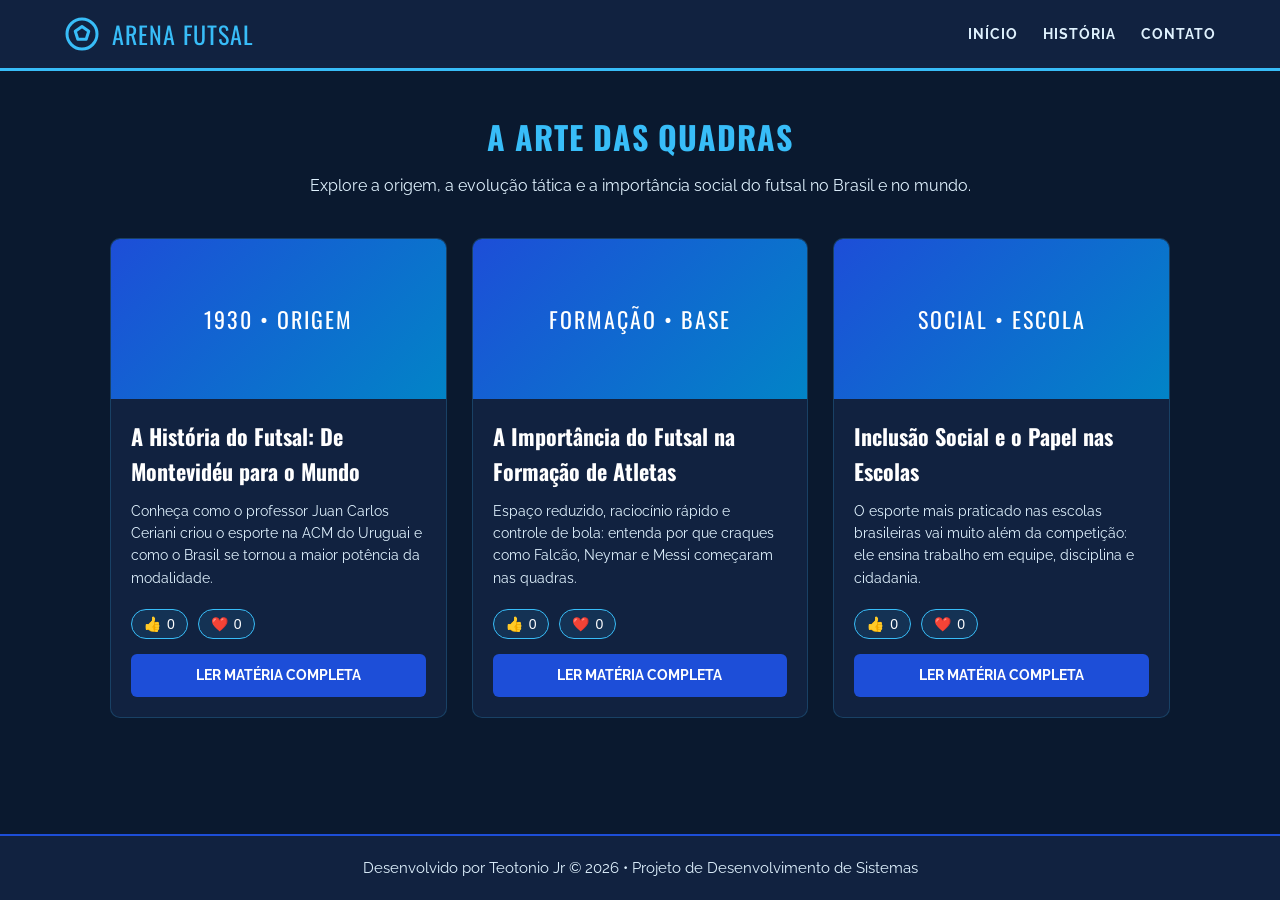
==== index.html @ 06f8d5be "Add files via upload" ====
<!DOCTYPE html>
<html lang="pt-br">

<head>
    <meta charset="UTF-8">
    <meta name="viewport" content="width=device-width, initial-scale=1.0">
    <title>Portal do Futsal | História e Cultura</title>
    <link rel="stylesheet" href="style.css">
</head>

<body>
    <header>
        <a href="index.html" class="logo-container">
            <!-- Ícone vetorial de bola/quadra para não quebrar imagem -->
            <svg width="36" height="36" viewBox="0 0 24 24" fill="none" stroke="#38bdf8" stroke-width="2" stroke-linecap="round" stroke-linejoin="round">
                <circle cx="12" cy="12" r="10"></circle>
                <polygon points="12 7 16.5 10.2 14.8 15.5 9.2 15.5 7.5 10.2"></polygon>
            </svg>
            <span>Arena Futsal</span>
        </a>
        <nav>
            <ul class="menu">
                <li><a href="index.html">Início</a></li>
                <li><a href="noticia01.html">História</a></li>
                <li><a href="#rodape">Contato</a></li>
            </ul>
        </nav>
    </header>

    <main>
        <h1 class="titulo-noticias">A Arte das Quadras</h1>
        <p class="subtitulo-noticias">Explore a origem, a evolução tática e a importância social do futsal no Brasil e no mundo.</p>

        <div class="noticias">
            <!-- Card 1 -->
            <article class="card">
                <div class="card-banner">1930 • Origem</div>
                <div class="card-corpo">
                    <h3>A História do Futsal: De Montevidéu para o Mundo</h3>
                    <p>Conheça como o professor Juan Carlos Ceriani criou o esporte na ACM do Uruguai e como o Brasil se tornou a maior potência da modalidade.</p>
                    <div class="botoes">
                        <button class="botao-reacao" type="button">👍 <span>0</span></button>
                        <button class="botao-reacao" type="button">❤️ <span>0</span></button>
                    </div>
                    <a href="noticia01.html" class="btn-saiba-mais">Ler matéria completa</a>
                </div>
            </article>

            <!-- Card 2 -->
            <article class="card">
                <div class="card-banner">Formação • Base</div>
                <div class="card-corpo">
                    <h3>A Importância do Futsal na Formação de Atletas</h3>
                    <p>Espaço reduzido, raciocínio rápido e controle de bola: entenda por que craques como Falcão, Neymar e Messi começaram nas quadras.</p>
                    <div class="botoes">
                        <button class="botao-reacao" type="button">👍 <span>0</span></button>
                        <button class="botao-reacao" type="button">❤️ <span>0</span></button>
                    </div>
                    <a href="noticia01.html" class="btn-saiba-mais">Ler matéria completa</a>
                </div>
            </article>

            <!-- Card 3 -->
            <article class="card">
                <div class="card-banner">Social • Escola</div>
                <div class="card-corpo">
                    <h3>Inclusão Social e o Papel nas Escolas</h3>
                    <p>O esporte mais praticado nas escolas brasileiras vai muito além da competição: ele ensina trabalho em equipe, disciplina e cidadania.</p>
                    <div class="botoes">
                        <button class="botao-reacao" type="button">👍 <span>0</span></button>
                        <button class="botao-reacao" type="button">❤️ <span>0</span></button>
                    </div>
                    <a href="noticia01.html" class="btn-saiba-mais">Ler matéria completa</a>
                </div>
            </article>
        </div>
    </main>

    <footer id="rodape">
        <p>Desenvolvido por Teotonio Jr © 2026 • Projeto de Desenvolvimento de Sistemas</p>
    </footer>

    <script>
        // Seleciona todos os botões de reação (Curtir e Amei)
        const botoes = document.querySelectorAll('.botao-reacao');

        botoes.forEach(botao => {
            botao.addEventListener('click', (evento) => {
                const contador = evento.currentTarget.querySelector('span');
                let valorAtual = parseInt(contador.textContent, 10);
                contador.textContent = valorAtual + 1;
            });
        });
    </script>
</body>

</html>
---- style.css ----
@import url('https://fonts.googleapis.com/css2?family=Oswald:wght@500;700&family=Raleway:wght@400;600;700&display=swap');

* {
    margin: 0;
    padding: 0;
    box-sizing: border-box;
}

:root {
    --azul-fundo: #0a192f;       /* Azul marinho bem escuro */
    --azul-card: #112240;        /* Azul petróleo escuro para cartões */
    --azul-medio: #1d4ed8;       /* Azul royal vibrante */
    --azul-destaque: #38bdf8;    /* Azul ciano/celeste para detalhes */
    --azul-claro: #e0f2fe;       /* Azul gelo para textos secundários */
    --branco: #ffffff;
    --titulo: 'Oswald', sans-serif;
    --texto: 'Raleway', sans-serif;
}

body {
    background-color: var(--azul-fundo);
    color: var(--branco);
    font-family: var(--texto);
    line-height: 1.6;
    display: flex;
    flex-direction: column;
    min-height: 100vh;
}

/* Cabeçalho */
header {
    background-color: var(--azul-card);
    border-bottom: 3px solid var(--azul-destaque);
    padding: 15px 5%;
    display: flex;
    justify-content: space-between;
    align-items: center;
    flex-wrap: wrap;
    gap: 15px;
}

.logo-container {
    display: flex;
    align-items: center;
    gap: 12px;
    text-decoration: none;
    color: var(--branco);
}

.logo-container span {
    font-family: var(--titulo);
    font-size: 24px;
    letter-spacing: 1px;
    text-transform: uppercase;
    color: var(--azul-destaque);
}

.menu {
    display: flex;
    list-style: none;
    gap: 25px;
}

.menu a {
    color: var(--azul-claro);
    text-decoration: none;
    text-transform: uppercase;
    font-weight: 700;
    font-size: 14px;
    letter-spacing: 1px;
    transition: color 0.3s ease;
}

.menu a:hover {
    color: var(--azul-destaque);
}

/* Área Principal */
main {
    flex: 1;
    width: 100%;
    max-width: 1100px;
    margin: 0 auto;
    padding: 40px 20px;
}

.titulo-noticias {
    font-family: var(--titulo);
    font-size: 32px;
    text-transform: uppercase;
    text-align: center;
    color: var(--azul-destaque);
    margin-bottom: 10px;
    letter-spacing: 1px;
}

.subtitulo-noticias {
    text-align: center;
    color: var(--azul-claro);
    margin-bottom: 40px;
    font-size: 16px;
}

/* Grid de Cards (Página Inicial) */
.noticias {
    display: grid;
    grid-template-columns: repeat(auto-fit, minmax(300px, 1fr));
    gap: 25px;
}

.card {
    background-color: var(--azul-card);
    border: 1px solid rgba(56, 189, 248, 0.2);
    border-radius: 10px;
    overflow: hidden;
    display: flex;
    flex-direction: column;
    transition: transform 0.3s ease, box-shadow 0.3s ease;
}

.card:hover {
    transform: translateY(-5px);
    box-shadow: 0 10px 20px rgba(0, 0, 0, 0.4);
    border-color: var(--azul-destaque);
}

.card-banner {
    height: 160px;
    background: linear-gradient(135deg, var(--azul-medio), #0284c7);
    display: flex;
    align-items: center;
    justify-content: center;
    font-family: var(--titulo);
    font-size: 22px;
    letter-spacing: 2px;
    color: var(--branco);
    text-transform: uppercase;
}

.card-corpo {
    padding: 20px;
    display: flex;
    flex-direction: column;
    flex: 1;
}

.card h3 {
    font-family: var(--titulo);
    font-size: 22px;
    color: var(--branco);
    margin-bottom: 10px;
}

.card p {
    color: var(--azul-claro);
    font-size: 14px;
    margin-bottom: 20px;
    flex: 1;
}

.botoes {
    display: flex;
    gap: 10px;
    margin-bottom: 15px;
}

.botao-reacao {
    background-color: rgba(56, 189, 248, 0.1);
    border: 1px solid var(--azul-destaque);
    color: var(--branco);
    padding: 6px 12px;
    border-radius: 20px;
    cursor: pointer;
    font-size: 14px;
    display: flex;
    align-items: center;
    gap: 6px;
    transition: background-color 0.2s;
}

.botao-reacao:hover {
    background-color: var(--azul-medio);
}

.btn-saiba-mais {
    display: block;
    text-align: center;
    background-color: var(--azul-medio);
    color: var(--branco);
    text-decoration: none;
    padding: 10px;
    border-radius: 6px;
    font-weight: 700;
    font-size: 14px;
    text-transform: uppercase;
    transition: background-color 0.3s;
}

.btn-saiba-mais:hover {
    background-color: var(--azul-destaque);
    color: var(--azul-fundo);
}

/* Página da Matéria (noticia01.html) */
.artigo-container {
    background-color: var(--azul-card);
    border: 1px solid rgba(56, 189, 248, 0.3);
    border-radius: 12px;
    padding: 35px;
    max-width: 800px;
    margin: 0 auto;
}

.img-capa-artigo {
    width: 100%;
    height: 250px;
    background: linear-gradient(135deg, #0369a1, var(--azul-fundo));
    border-radius: 8px;
    margin-bottom: 25px;
    display: flex;
    flex-direction: column;
    align-items: center;
    justify-content: center;
    border: 1px solid var(--azul-destaque);
    text-align: center;
    padding: 20px;
}

.img-capa-artigo span {
    font-family: var(--titulo);
    font-size: 28px;
    color: var(--azul-destaque);
    text-transform: uppercase;
}

.conteudo-titulo {
    font-family: var(--titulo);
    font-size: 32px;
    color: var(--azul-destaque);
    margin-bottom: 20px;
}

.conteudo-texto {
    font-size: 16px;
    color: var(--azul-claro);
    margin-bottom: 18px;
    text-align: justify;
}

.btn-voltar {
    display: inline-block;
    margin-top: 20px;
    padding: 10px 24px;
    background-color: transparent;
    border: 2px solid var(--azul-destaque);
    color: var(--azul-destaque);
    text-decoration: none;
    font-weight: 700;
    border-radius: 6px;
    transition: all 0.3s;
}

.btn-voltar:hover {
    background-color: var(--azul-destaque);
    color: var(--azul-fundo);
}

/* Rodapé */
footer {
    background-color: var(--azul-card);
    border-top: 2px solid var(--azul-medio);
    color: var(--azul-claro);
    font-size: 15px;
    padding: 20px;
    text-align: center;
    margin-top: auto;
}
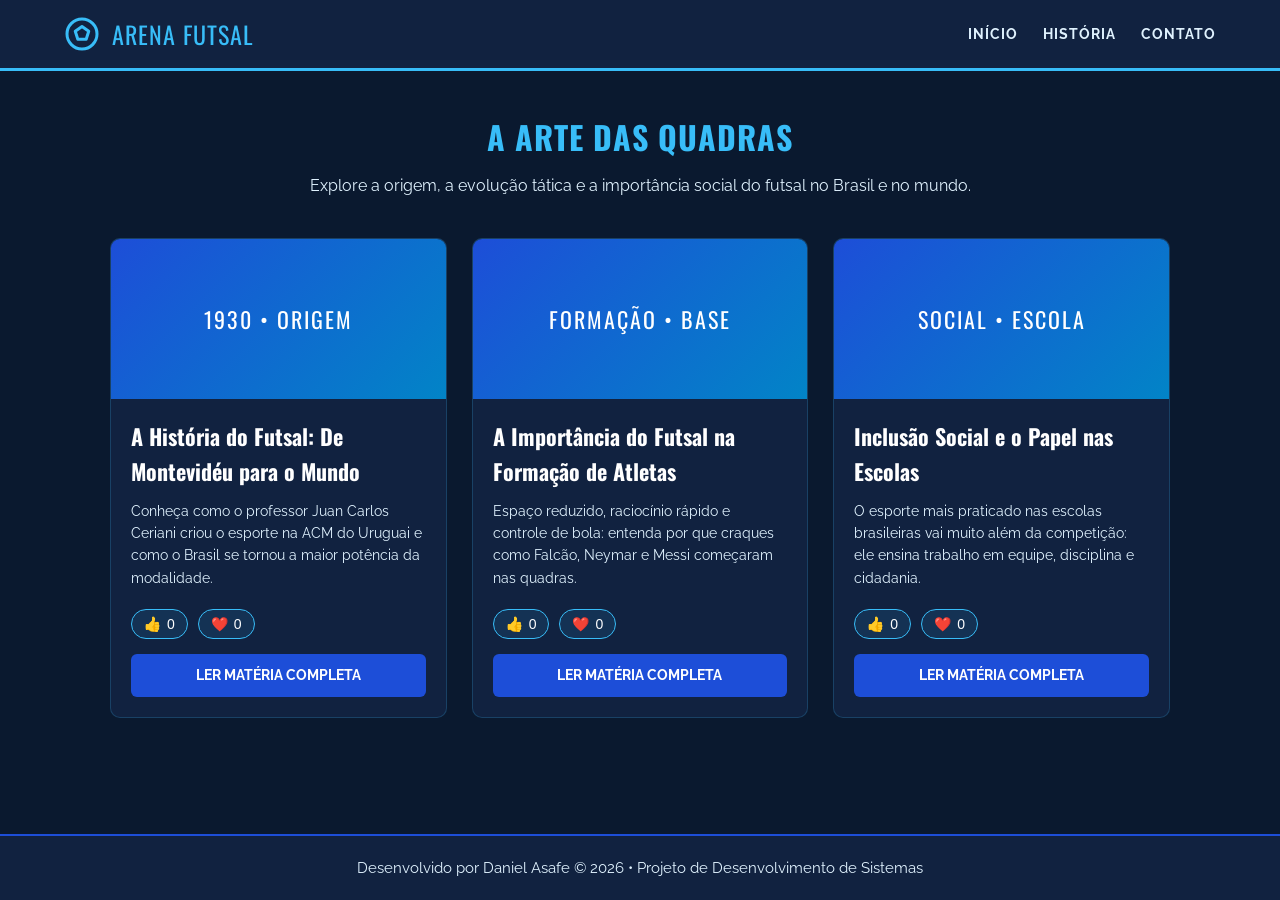
==== commit eb29a412: "Change footer author name to Daniel Asafe Updated author name in the footer." ====
--- a/index.html
+++ b/index.html
@@ -77,7 +77,7 @@
     </main>
 
     <footer id="rodape">
-        <p>Desenvolvido por Teotonio Jr © 2026 • Projeto de Desenvolvimento de Sistemas</p>
+        <p>Desenvolvido por Daniel Asafe © 2026 • Projeto de Desenvolvimento de Sistemas</p>
     </footer>
 
     <script>
@@ -94,4 +94,4 @@
     </script>
 </body>
 
-</html>+</html>
--- a/style.css
+++ b/style.css
@@ -274,4 +274,4 @@
     padding: 20px;
     text-align: center;
     margin-top: auto;
-}+}
